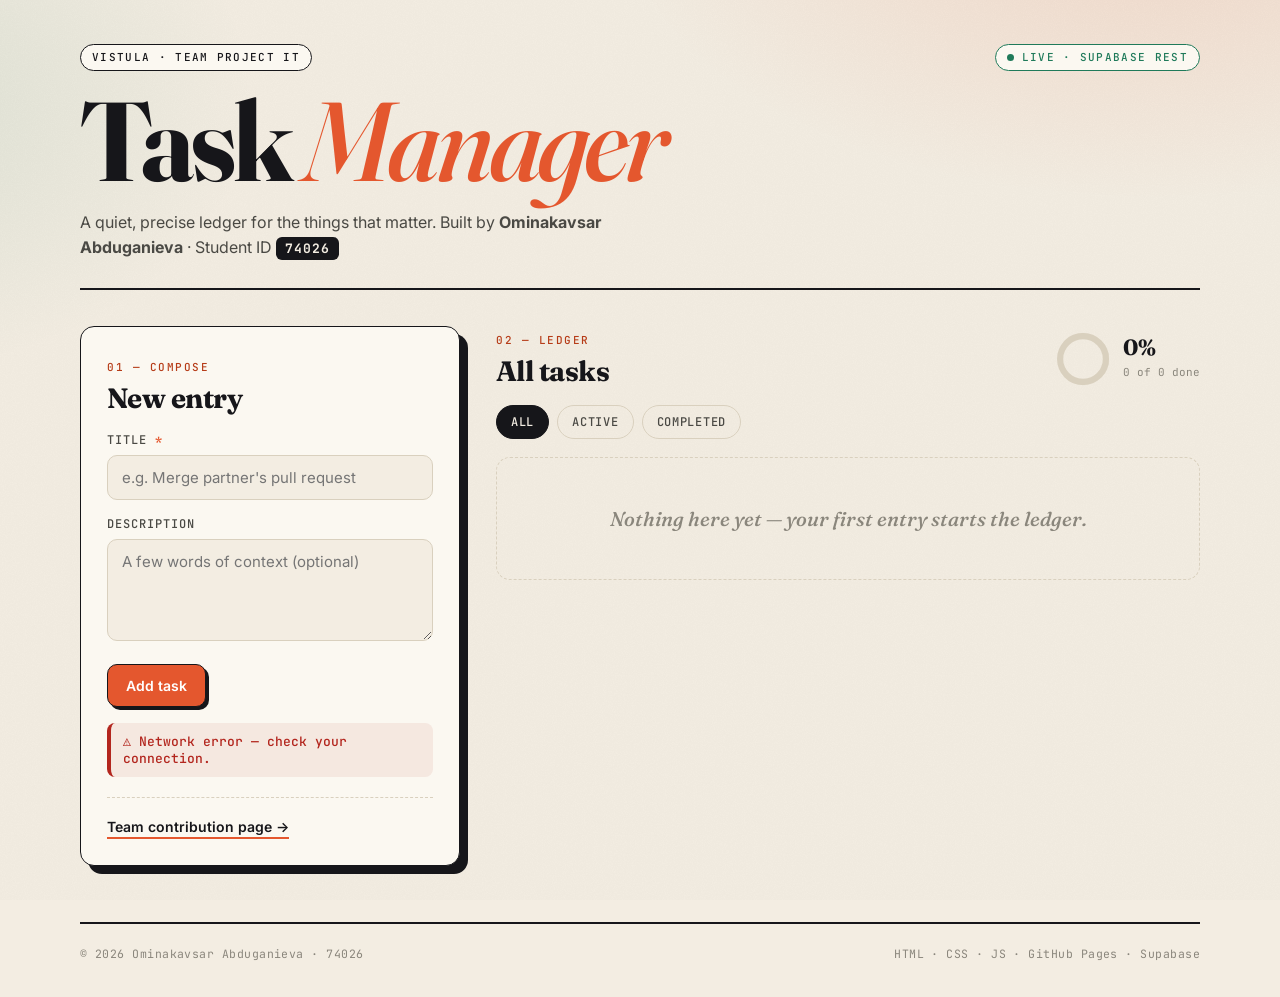
==== index.html @ 039daafd "Add files via upload" ====
<!DOCTYPE html>
<html lang="en">
<head>
  <meta charset="UTF-8">
  <meta name="viewport" content="width=device-width, initial-scale=1">
  <title>Task Manager · Ominakavsar Abduganieva</title>
  <meta name="description" content="Task Manager built with plain JavaScript and Supabase REST API — Vistula Team Project.">
  <link rel="preconnect" href="https://fonts.googleapis.com">
  <link rel="preconnect" href="https://fonts.gstatic.com" crossorigin>
  <link href="https://fonts.googleapis.com/css2?family=Fraunces:ital,opsz,wght@0,9..144,500;0,9..144,700;1,9..144,500&family=JetBrains+Mono:wght@400;500;700&family=Inter:wght@400;500;600&display=swap" rel="stylesheet">
  <link rel="stylesheet" href="style.css">
</head>
<body>
  <div class="grain" aria-hidden="true"></div>

  <header class="masthead">
    <div class="masthead__top">
      <span class="tag">Vistula · Team Project IT</span>
      <span class="tag tag--live"><i class="dot"></i> Live · Supabase REST</span>
    </div>
    <h1>Task <em>Manager</em></h1>
    <p class="masthead__sub">
      A quiet, precise ledger for the things that matter.
      Built by <strong>Ominakavsar Abduganieva</strong> ·
      Student ID <span id="student-id" class="mono-chip">74026</span>
    </p>
  </header>

  <main class="layout">
    <!-- Composer -->
    <section class="composer" aria-labelledby="composer-title">
      <div class="composer__head">
        <span class="eyebrow">01 — Compose</span>
        <h2 id="composer-title">New entry</h2>
      </div>

      <form id="task-form" autocomplete="off">
        <label class="field">
          <span>Title <b>*</b></span>
          <input type="text" id="task-title" placeholder="e.g. Merge partner's pull request" required maxlength="120">
        </label>
        <label class="field">
          <span>Description</span>
          <textarea id="task-description" rows="4" placeholder="A few words of context (optional)"></textarea>
        </label>
        <div class="actions">
          <button type="submit" id="task-submit" class="btn btn--primary">Add task</button>
          <button type="button" id="task-cancel" class="btn btn--ghost" hidden>Cancel edit</button>
        </div>
      </form>

      <div id="status-message" class="status" role="status" aria-live="polite"></div>

      <div class="composer__foot">
        <a id="contribution-link" href="contribution.html" class="link-arrow">Team contribution page <span>→</span></a>
      </div>
    </section>

    <!-- Ledger -->
    <section class="ledger" aria-labelledby="ledger-title">
      <div class="ledger__head">
        <div>
          <span class="eyebrow">02 — Ledger</span>
          <h2 id="ledger-title">All tasks</h2>
        </div>

        <div class="progress" aria-label="Completion progress">
          <svg viewBox="0 0 44 44" width="56" height="56" aria-hidden="true">
            <circle class="progress__bg" cx="22" cy="22" r="18"/>
            <circle id="progress-ring" class="progress__fg" cx="22" cy="22" r="18"/>
          </svg>
          <div>
            <strong id="progress-pct">0%</strong>
            <small id="progress-count">0 of 0 done</small>
          </div>
        </div>
      </div>

      <div class="filters" role="tablist" aria-label="Filter tasks">
        <button class="chip is-active" data-filter="all" role="tab">All</button>
        <button class="chip" data-filter="active" role="tab">Active</button>
        <button class="chip" data-filter="done" role="tab">Completed</button>
      </div>

      <div id="task-list" aria-live="polite"></div>
      <p id="empty-state" class="empty" hidden>Nothing here yet — your first entry starts the ledger.</p>
    </section>
  </main>

  <footer class="footer">
    <span class="mono">© 2026 Ominakavsar Abduganieva · 74026</span>
    <span class="mono">HTML · CSS · JS · GitHub Pages · Supabase</span>
  </footer>

  <script src="app.js"></script>
</body>
</html>
---- style.css ----
:root {
  --paper: #f3ede2;
  --paper-2: #ebe3d4;
  --card: #fbf8f1;
  --ink: #16161a;
  --ink-2: #4a4944;
  --ink-3: #8a867c;
  --line: #d9d0be;
  --accent: #e4572e;
  --accent-ink: #b63c18;
  --ok: #1f7a5a;
  --err: #b3261e;
  --radius: 14px;
  --serif: "Fraunces", Georgia, serif;
  --sans: "Inter", system-ui, sans-serif;
  --mono: "JetBrains Mono", ui-monospace, monospace;
}

* { box-sizing: border-box; margin: 0; }
html { -webkit-text-size-adjust: 100%; }
body {
  font-family: var(--sans);
  color: var(--ink);
  background:
    radial-gradient(900px 500px at 90% -10%, rgba(228,87,46,.14), transparent 60%),
    radial-gradient(700px 500px at -10% 10%, rgba(31,122,90,.10), transparent 55%),
    var(--paper);
  min-height: 100vh;
  line-height: 1.55;
  padding: 0 clamp(16px, 4vw, 48px);
}
.grain {
  position: fixed; inset: 0; pointer-events: none; opacity: .35; z-index: 0;
  background-image: url("data:image/svg+xml;utf8,<svg xmlns='http://www.w3.org/2000/svg' width='160' height='160'><filter id='n'><feTurbulence type='fractalNoise' baseFrequency='.9' numOctaves='2'/><feColorMatrix values='0 0 0 0 .1  0 0 0 0 .1  0 0 0 0 .1  0 0 0 .08 0'/></filter><rect width='100%' height='100%' filter='url(%23n)'/></svg>");
}
.masthead, .layout, .footer { position: relative; z-index: 1; max-width: 1120px; margin-inline: auto; }

/* Masthead */
.masthead { padding: 44px 0 28px; border-bottom: 2px solid var(--ink); }
.masthead__top { display: flex; justify-content: space-between; flex-wrap: wrap; gap: 10px; margin-bottom: 18px; }
.tag {
  font: 500 11px/1 var(--mono); letter-spacing: .12em; text-transform: uppercase;
  padding: 7px 11px; border: 1px solid var(--ink); border-radius: 999px; background: var(--card);
}
.tag--live { border-color: var(--ok); color: var(--ok); display: inline-flex; align-items: center; gap: 8px; }
.dot { width: 7px; height: 7px; border-radius: 50%; background: var(--ok); animation: pulse 1.8s infinite; }
@keyframes pulse { 0%{box-shadow:0 0 0 0 rgba(31,122,90,.5)} 100%{box-shadow:0 0 0 9px rgba(31,122,90,0)} }
h1 {
  font: 700 clamp(48px, 9vw, 112px)/.92 var(--serif);
  letter-spacing: -.035em;
}
h1 em { font-style: italic; font-weight: 500; color: var(--accent); }
.masthead__sub { margin-top: 18px; color: var(--ink-2); max-width: 62ch; }
.mono-chip {
  font: 700 13px var(--mono); background: var(--ink); color: var(--paper);
  padding: 3px 9px; border-radius: 6px; letter-spacing: .08em;
}

/* Layout */
.layout { display: grid; grid-template-columns: 380px 1fr; gap: 36px; padding: 36px 0 56px; align-items: start; }
@media (max-width: 880px) { .layout { grid-template-columns: 1fr; } }

.eyebrow { font: 500 11px var(--mono); letter-spacing: .14em; text-transform: uppercase; color: var(--accent-ink); }
h2 { font: 700 28px/1.1 var(--serif); letter-spacing: -.02em; margin-top: 6px; }

/* Composer */
.composer {
  background: var(--card); border: 1.5px solid var(--ink); border-radius: var(--radius);
  padding: 26px; box-shadow: 8px 8px 0 var(--ink); position: sticky; top: 20px;
}
@media (max-width: 880px) { .composer { position: static; } }
.composer__head { margin-bottom: 18px; }
.field { display: block; margin-bottom: 16px; }
.field span { display: block; font: 500 12px var(--mono); text-transform: uppercase; letter-spacing: .08em; margin-bottom: 7px; color: var(--ink-2); }
.field b { color: var(--accent); }
input[type="text"], textarea {
  width: 100%; font: 400 15px var(--sans); color: var(--ink);
  background: var(--paper); border: 1.5px solid var(--line); border-radius: 10px;
  padding: 12px 14px; transition: border-color .15s, box-shadow .15s, background .15s; resize: vertical;
}
input:focus, textarea:focus { outline: none; border-color: var(--ink); background: #fff; box-shadow: 0 0 0 4px rgba(228,87,46,.18); }
.actions { display: flex; gap: 10px; flex-wrap: wrap; }

.btn {
  font: 600 14px var(--sans); cursor: pointer; border-radius: 10px; padding: 12px 18px;
  border: 1.5px solid var(--ink); transition: transform .12s, box-shadow .12s, background .12s;
}
.btn:active { transform: translate(2px, 2px); }
.btn--primary { background: var(--accent); color: #fff; box-shadow: 3px 3px 0 var(--ink); }
.btn--primary:hover { background: var(--accent-ink); }
.btn--primary:active { box-shadow: 1px 1px 0 var(--ink); }
.btn--primary:disabled { opacity: .6; cursor: progress; }
.btn--ghost { background: transparent; }
.btn--ghost:hover { background: var(--paper-2); }

.status {
  margin-top: 16px; font: 500 13px var(--mono); min-height: 20px; padding: 0; border-radius: 8px;
  transition: all .2s;
}
.status:not(:empty) { padding: 10px 12px; background: var(--paper-2); border-left: 4px solid var(--ink-3); }
.status.is-ok { border-color: var(--ok); color: var(--ok); background: rgba(31,122,90,.1); }
.status.is-error { border-color: var(--err); color: var(--err); background: rgba(179,38,30,.08); }

.composer__foot { margin-top: 20px; padding-top: 16px; border-top: 1px dashed var(--line); }
.link-arrow { font: 600 14px var(--sans); color: var(--ink); text-decoration: none; border-bottom: 2px solid var(--accent); padding-bottom: 2px; }
.link-arrow span { display: inline-block; transition: transform .15s; }
.link-arrow:hover span { transform: translateX(5px); }

/* Ledger */
.ledger__head { display: flex; justify-content: space-between; align-items: flex-end; gap: 16px; margin-bottom: 18px; }
.progress { display: flex; align-items: center; gap: 12px; }
.progress svg { transform: rotate(-90deg); }
.progress__bg, .progress__fg { fill: none; stroke-width: 5; }
.progress__bg { stroke: var(--line); }
.progress__fg { stroke: var(--accent); stroke-linecap: round; stroke-dasharray: 113.1; stroke-dashoffset: 113.1; transition: stroke-dashoffset .6s cubic-bezier(.2,.8,.2,1); }
.progress strong { display: block; font: 700 22px var(--serif); line-height: 1; }
.progress small { font: 400 11px var(--mono); color: var(--ink-3); }

.filters { display: flex; gap: 8px; margin-bottom: 18px; }
.chip {
  font: 500 12px var(--mono); letter-spacing: .06em; text-transform: uppercase; cursor: pointer;
  padding: 8px 14px; border-radius: 999px; background: transparent; color: var(--ink-2);
  border: 1.5px solid var(--line); transition: all .15s;
}
.chip:hover { border-color: var(--ink); color: var(--ink); }
.chip.is-active { background: var(--ink); color: var(--paper); border-color: var(--ink); }

#task-list { display: grid; gap: 14px; counter-reset: entry; }
.task-item {
  counter-increment: entry; position: relative;
  display: grid; grid-template-columns: auto 1fr; gap: 6px 18px;
  background: var(--card); border: 1.5px solid var(--line); border-radius: var(--radius);
  padding: 18px 20px; transition: transform .15s, border-color .15s, box-shadow .15s;
  animation: rise .35s both;
}
@keyframes rise { from { opacity: 0; transform: translateY(10px); } }
.task-item:hover { border-color: var(--ink); transform: translateY(-2px); box-shadow: 4px 4px 0 var(--ink); }
.task-item::before {
  content: counter(entry, decimal-leading-zero);
  grid-row: 1 / span 3; font: 700 30px/1 var(--serif); color: var(--line); font-style: italic;
}
.task-item.is-done { background: var(--paper-2); }
.task-item.is-done .task-title { text-decoration: line-through; text-decoration-color: var(--accent); text-decoration-thickness: 2px; color: var(--ink-3); }
.task-item.is-editing { border-color: var(--accent); box-shadow: 0 0 0 4px rgba(228,87,46,.18); }

.task-title { font: 700 19px/1.25 var(--serif); letter-spacing: -.01em; word-break: break-word; }
.task-description { color: var(--ink-2); font-size: 14.5px; white-space: pre-wrap; word-break: break-word; }
.task-description:empty::before { content: "No description"; color: var(--ink-3); font-style: italic; }
.task-status {
  justify-self: start; font: 500 10.5px var(--mono); letter-spacing: .12em; text-transform: uppercase;
  padding: 4px 9px; border-radius: 999px; border: 1px solid var(--ink-3); color: var(--ink-2);
}
.task-status.is-done { background: var(--ok); border-color: var(--ok); color: #fff; }
.task-actions { display: flex; flex-wrap: wrap; gap: 8px; margin-top: 8px; }
.task-actions button {
  font: 600 12.5px var(--sans); cursor: pointer; padding: 8px 13px; border-radius: 8px;
  background: transparent; border: 1.5px solid var(--ink); color: var(--ink); transition: all .12s;
}
.task-actions .toggle-task:hover { background: var(--ok); border-color: var(--ok); color: #fff; }
.task-actions .edit-task:hover { background: var(--ink); color: var(--paper); }
.task-actions .delete-task { border-color: var(--line); color: var(--err); }
.task-actions .delete-task:hover { background: var(--err); border-color: var(--err); color: #fff; }

.skeleton { height: 92px; border-radius: var(--radius); background: linear-gradient(90deg, var(--paper-2), var(--card), var(--paper-2)); background-size: 200% 100%; animation: shimmer 1.2s infinite; }
@keyframes shimmer { to { background-position: -200% 0; } }

.empty { text-align: center; padding: 48px 16px; font: italic 500 20px var(--serif); color: var(--ink-3); border: 1.5px dashed var(--line); border-radius: var(--radius); }

.footer { display: flex; justify-content: space-between; flex-wrap: wrap; gap: 8px; padding: 22px 0 36px; border-top: 2px solid var(--ink); }
.mono { font: 400 11.5px var(--mono); color: var(--ink-3); letter-spacing: .04em; }

button:focus-visible, a:focus-visible { outline: 3px solid var(--accent); outline-offset: 2px; }
@media (prefers-reduced-motion: reduce) { * { animation: none !important; transition: none !important; } }
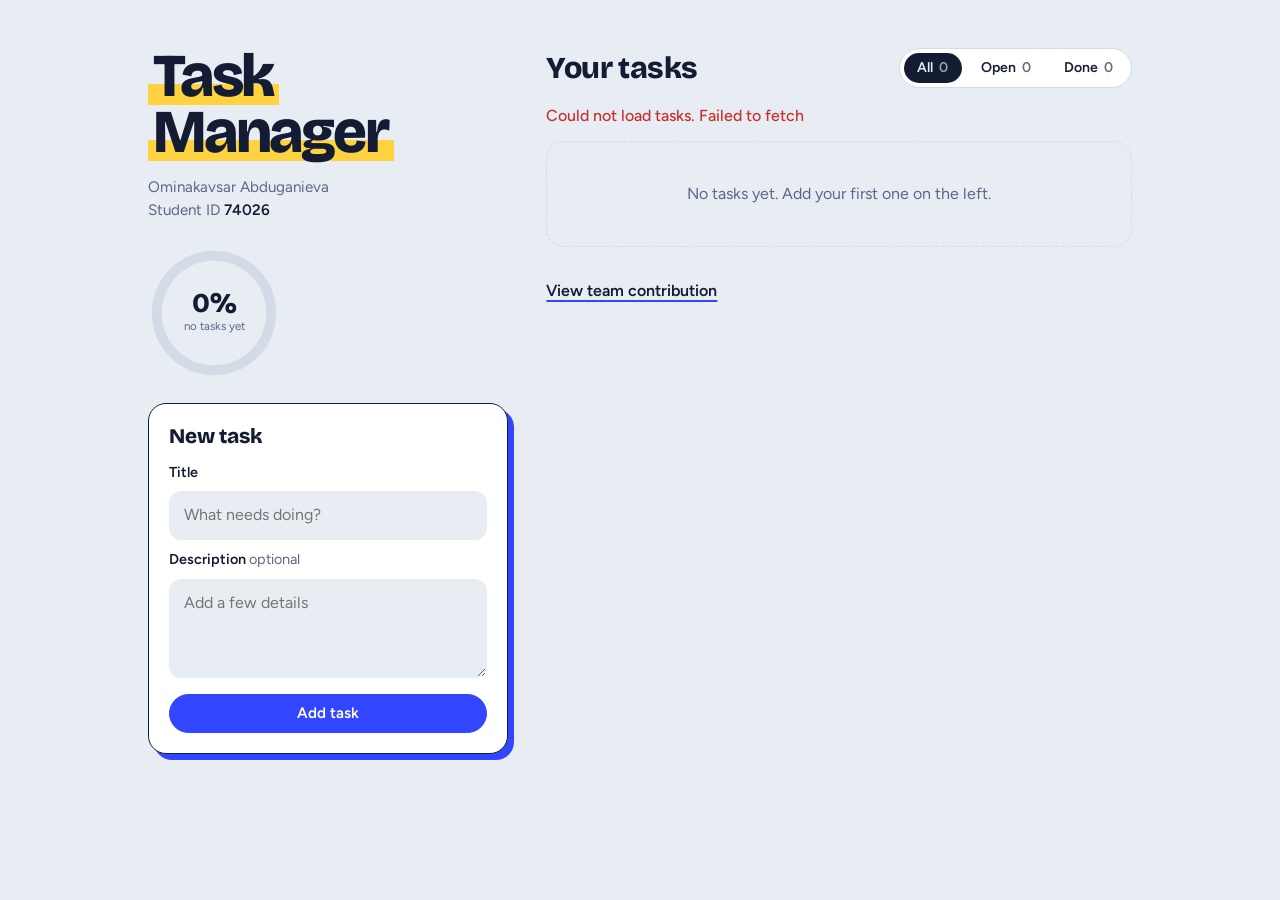
==== commit f5db0d20: "Add files via upload" ====
--- a/index.html
+++ b/index.html
@@ -3,95 +3,61 @@
 <head>
   <meta charset="UTF-8">
   <meta name="viewport" content="width=device-width, initial-scale=1">
-  <title>Task Manager · Ominakavsar Abduganieva</title>
-  <meta name="description" content="Task Manager built with plain JavaScript and Supabase REST API — Vistula Team Project.">
+  <title>Task Manager</title>
+  <meta name="description" content="Task Manager – Vistula Team Project">
+  <link rel="icon" href="data:image/svg+xml,%3Csvg xmlns='http://www.w3.org/2000/svg' viewBox='0 0 100 100'%3E%3Ctext y='.9em' font-size='90'%3E✔️%3C/text%3E%3C/svg%3E">
   <link rel="preconnect" href="https://fonts.googleapis.com">
   <link rel="preconnect" href="https://fonts.gstatic.com" crossorigin>
-  <link href="https://fonts.googleapis.com/css2?family=Fraunces:ital,opsz,wght@0,9..144,500;0,9..144,700;1,9..144,500&family=JetBrains+Mono:wght@400;500;700&family=Inter:wght@400;500;600&display=swap" rel="stylesheet">
+  <link href="https://fonts.googleapis.com/css2?family=Bricolage+Grotesque:opsz,wght@12..96,500;12..96,800&family=Figtree:wght@400;500;600&display=swap" rel="stylesheet">
   <link rel="stylesheet" href="style.css">
 </head>
 <body>
-  <div class="grain" aria-hidden="true"></div>
+  <main class="shell">
+    <aside class="panel">
+      <header class="masthead">
+        <h1>Task Manager</h1>
+        <p class="owner">Ominakavsar Abduganieva<br>Student ID <strong id="student-id">74026</strong></p>
+      </header>
 
-  <header class="masthead">
-    <div class="masthead__top">
-      <span class="tag">Vistula · Team Project IT</span>
-      <span class="tag tag--live"><i class="dot"></i> Live · Supabase REST</span>
-    </div>
-    <h1>Task <em>Manager</em></h1>
-    <p class="masthead__sub">
-      A quiet, precise ledger for the things that matter.
-      Built by <strong>Ominakavsar Abduganieva</strong> ·
-      Student ID <span id="student-id" class="mono-chip">74026</span>
-    </p>
-  </header>
-
-  <main class="layout">
-    <!-- Composer -->
-    <section class="composer" aria-labelledby="composer-title">
-      <div class="composer__head">
-        <span class="eyebrow">01 — Compose</span>
-        <h2 id="composer-title">New entry</h2>
+      <div class="dial" aria-label="Progress">
+        <svg viewBox="0 0 120 120" role="img" aria-label="Completion progress">
+          <circle class="dial-track" cx="60" cy="60" r="52"/>
+          <circle class="dial-fill" id="dial-fill" cx="60" cy="60" r="52"/>
+        </svg>
+        <div class="dial-text"><b id="dial-pct">0%</b><span id="dial-sub">no tasks yet</span></div>
       </div>
 
       <form id="task-form" autocomplete="off">
-        <label class="field">
-          <span>Title <b>*</b></span>
-          <input type="text" id="task-title" placeholder="e.g. Merge partner's pull request" required maxlength="120">
-        </label>
-        <label class="field">
-          <span>Description</span>
-          <textarea id="task-description" rows="4" placeholder="A few words of context (optional)"></textarea>
-        </label>
-        <div class="actions">
-          <button type="submit" id="task-submit" class="btn btn--primary">Add task</button>
-          <button type="button" id="task-cancel" class="btn btn--ghost" hidden>Cancel edit</button>
+        <h2 id="form-title">New task</h2>
+        <label for="task-title">Title</label>
+        <input id="task-title" type="text" maxlength="120" required placeholder="What needs doing?">
+        <label for="task-description">Description <span class="opt">optional</span></label>
+        <textarea id="task-description" rows="3" maxlength="500" placeholder="Add a few details"></textarea>
+        <div class="row">
+          <button id="task-submit" type="submit">Add task</button>
+          <button id="task-cancel" type="button" hidden>Cancel</button>
         </div>
       </form>
+    </aside>
 
-      <div id="status-message" class="status" role="status" aria-live="polite"></div>
-
-      <div class="composer__foot">
-        <a id="contribution-link" href="contribution.html" class="link-arrow">Team contribution page <span>→</span></a>
-      </div>
-    </section>
-
-    <!-- Ledger -->
-    <section class="ledger" aria-labelledby="ledger-title">
-      <div class="ledger__head">
-        <div>
-          <span class="eyebrow">02 — Ledger</span>
-          <h2 id="ledger-title">All tasks</h2>
-        </div>
-
-        <div class="progress" aria-label="Completion progress">
-          <svg viewBox="0 0 44 44" width="56" height="56" aria-hidden="true">
-            <circle class="progress__bg" cx="22" cy="22" r="18"/>
-            <circle id="progress-ring" class="progress__fg" cx="22" cy="22" r="18"/>
-          </svg>
-          <div>
-            <strong id="progress-pct">0%</strong>
-            <small id="progress-count">0 of 0 done</small>
-          </div>
+    <section class="board" aria-labelledby="board-title">
+      <div class="board-head">
+        <h2 id="board-title">Your tasks</h2>
+        <div class="tabs" role="group" aria-label="Filter tasks">
+          <button type="button" data-filter="all" aria-pressed="true">All <i id="n-all">0</i></button>
+          <button type="button" data-filter="active" aria-pressed="false">Open <i id="n-active">0</i></button>
+          <button type="button" data-filter="done" aria-pressed="false">Done <i id="n-done">0</i></button>
         </div>
       </div>
 
-      <div class="filters" role="tablist" aria-label="Filter tasks">
-        <button class="chip is-active" data-filter="all" role="tab">All</button>
-        <button class="chip" data-filter="active" role="tab">Active</button>
-        <button class="chip" data-filter="done" role="tab">Completed</button>
-      </div>
+      <p id="status-message" role="status" aria-live="polite"></p>
+      <ul id="task-list"></ul>
 
-      <div id="task-list" aria-live="polite"></div>
-      <p id="empty-state" class="empty" hidden>Nothing here yet — your first entry starts the ledger.</p>
+      <footer class="foot">
+        <a id="contribution-link" href="contribution.html">View team contribution</a>
+      </footer>
     </section>
   </main>
-
-  <footer class="footer">
-    <span class="mono">© 2026 Ominakavsar Abduganieva · 74026</span>
-    <span class="mono">HTML · CSS · JS · GitHub Pages · Supabase</span>
-  </footer>
-
   <script src="app.js"></script>
 </body>
 </html>
--- a/style.css
+++ b/style.css
@@ -1,173 +1,87 @@
-:root {
-  --paper: #f3ede2;
-  --paper-2: #ebe3d4;
-  --card: #fbf8f1;
-  --ink: #16161a;
-  --ink-2: #4a4944;
-  --ink-3: #8a867c;
-  --line: #d9d0be;
-  --accent: #e4572e;
-  --accent-ink: #b63c18;
-  --ok: #1f7a5a;
-  --err: #b3261e;
-  --radius: 14px;
-  --serif: "Fraunces", Georgia, serif;
-  --sans: "Inter", system-ui, sans-serif;
-  --mono: "JetBrains Mono", ui-monospace, monospace;
+:root{
+  --bg:#e8edf3; --surface:#fff; --ink:#141c33; --muted:#5d6784; --line:#d3dbe7;
+  --blue:#3346ff; --blue-ink:#fff; --mint:#12a37a; --mark:#ffd23f; --danger:#c8302f;
+  --r:18px; --display:"Bricolage Grotesque",system-ui,sans-serif; --body:"Figtree",system-ui,sans-serif;
 }
+@media (prefers-color-scheme:dark){
+  :root{--bg:#0e1424; --surface:#172038; --ink:#eef1fb; --muted:#9aa5c6; --line:#27324f;
+    --blue:#7d8bff; --blue-ink:#0e1424; --mint:#37d3a3; --danger:#ff7b78}
+}
+*{box-sizing:border-box}
+html{scroll-padding-top:1rem}
+body{margin:0;background:var(--bg);color:var(--ink);font:400 1rem/1.55 var(--body);-webkit-font-smoothing:antialiased;
+  padding:env(safe-area-inset-top) 0 env(safe-area-inset-bottom)}
+.shell{max-width:1080px;margin:0 auto;padding:clamp(1rem,4vw,3rem);display:grid;gap:clamp(1.25rem,3vw,2.5rem);
+  grid-template-columns:minmax(280px,360px) 1fr;align-items:start}
+.panel{position:sticky;top:1.5rem;display:grid;gap:1.5rem}
+h1{font:800 clamp(2.6rem,6vw,3.8rem)/.92 var(--display);letter-spacing:-.035em;margin:0 0 .9rem;
+  background:linear-gradient(transparent 62%,var(--mark) 62% 90%,transparent 90%);display:inline;
+  -webkit-box-decoration-break:clone;box-decoration-break:clone;padding:0 .08em;color:#141c33}
+@media (prefers-color-scheme:dark){h1{color:#141c33;background:var(--mark);padding:.04em .2em;border-radius:6px;line-height:1.15}}
+.masthead{display:block}
+.owner{margin:1rem 0 0;color:var(--muted);font-size:.95rem}
+.owner strong{color:var(--ink);font-weight:600}
 
-* { box-sizing: border-box; margin: 0; }
-html { -webkit-text-size-adjust: 100%; }
-body {
-  font-family: var(--sans);
-  color: var(--ink);
-  background:
-    radial-gradient(900px 500px at 90% -10%, rgba(228,87,46,.14), transparent 60%),
-    radial-gradient(700px 500px at -10% 10%, rgba(31,122,90,.10), transparent 55%),
-    var(--paper);
-  min-height: 100vh;
-  line-height: 1.55;
-  padding: 0 clamp(16px, 4vw, 48px);
-}
-.grain {
-  position: fixed; inset: 0; pointer-events: none; opacity: .35; z-index: 0;
-  background-image: url("data:image/svg+xml;utf8,<svg xmlns='http://www.w3.org/2000/svg' width='160' height='160'><filter id='n'><feTurbulence type='fractalNoise' baseFrequency='.9' numOctaves='2'/><feColorMatrix values='0 0 0 0 .1  0 0 0 0 .1  0 0 0 0 .1  0 0 0 .08 0'/></filter><rect width='100%' height='100%' filter='url(%23n)'/></svg>");
-}
-.masthead, .layout, .footer { position: relative; z-index: 1; max-width: 1120px; margin-inline: auto; }
+.dial{position:relative;width:132px;height:132px}
+.dial svg{width:100%;height:100%;transform:rotate(-90deg)}
+.dial circle{fill:none;stroke-width:9}
+.dial-track{stroke:var(--line)}
+.dial-fill{stroke:var(--mint);stroke-linecap:round;stroke-dasharray:326.73;stroke-dashoffset:326.73;transition:stroke-dashoffset .7s cubic-bezier(.3,.9,.3,1)}
+.dial-text{position:absolute;inset:0;display:grid;place-content:center;text-align:center}
+.dial-text b{font:800 1.7rem/1 var(--display)}
+.dial-text span{font-size:.72rem;color:var(--muted);max-width:80px}
 
-/* Masthead */
-.masthead { padding: 44px 0 28px; border-bottom: 2px solid var(--ink); }
-.masthead__top { display: flex; justify-content: space-between; flex-wrap: wrap; gap: 10px; margin-bottom: 18px; }
-.tag {
-  font: 500 11px/1 var(--mono); letter-spacing: .12em; text-transform: uppercase;
-  padding: 7px 11px; border: 1px solid var(--ink); border-radius: 999px; background: var(--card);
-}
-.tag--live { border-color: var(--ok); color: var(--ok); display: inline-flex; align-items: center; gap: 8px; }
-.dot { width: 7px; height: 7px; border-radius: 50%; background: var(--ok); animation: pulse 1.8s infinite; }
-@keyframes pulse { 0%{box-shadow:0 0 0 0 rgba(31,122,90,.5)} 100%{box-shadow:0 0 0 9px rgba(31,122,90,0)} }
-h1 {
-  font: 700 clamp(48px, 9vw, 112px)/.92 var(--serif);
-  letter-spacing: -.035em;
-}
-h1 em { font-style: italic; font-weight: 500; color: var(--accent); }
-.masthead__sub { margin-top: 18px; color: var(--ink-2); max-width: 62ch; }
-.mono-chip {
-  font: 700 13px var(--mono); background: var(--ink); color: var(--paper);
-  padding: 3px 9px; border-radius: 6px; letter-spacing: .08em;
-}
+form{background:var(--surface);border:1.5px solid var(--ink);border-radius:var(--r);padding:1.25rem;box-shadow:6px 6px 0 var(--blue);display:grid;gap:.5rem}
+form h2{font:800 1.3rem var(--display);margin:0 0 .25rem;letter-spacing:-.01em}
+label{font-weight:600;font-size:.9rem}
+.opt{font-weight:400;color:var(--muted)}
+input,textarea{width:100%;font:inherit;color:var(--ink);background:var(--bg);border:1.5px solid transparent;border-radius:12px;padding:.7rem .85rem;resize:vertical}
+input:focus,textarea:focus{outline:none;border-color:var(--blue);background:var(--surface)}
+.row{display:flex;gap:.6rem;margin-top:.5rem}
+button{font:600 .95rem var(--body);cursor:pointer;border-radius:999px;border:1.5px solid var(--ink);padding:.6rem 1.1rem;background:transparent;color:var(--ink);transition:transform .12s,background .15s}
+button:hover:not(:disabled){transform:translateY(-1px)}
+button:active:not(:disabled){transform:translateY(1px)}
+button:disabled{opacity:.5;cursor:progress}
+button:focus-visible,a:focus-visible{outline:3px solid var(--blue);outline-offset:2px}
+#task-submit{background:var(--blue);border-color:var(--blue);color:var(--blue-ink);flex:1}
 
-/* Layout */
-.layout { display: grid; grid-template-columns: 380px 1fr; gap: 36px; padding: 36px 0 56px; align-items: start; }
-@media (max-width: 880px) { .layout { grid-template-columns: 1fr; } }
+.board-head{display:flex;flex-wrap:wrap;gap:1rem;justify-content:space-between;align-items:center;margin-bottom:1rem}
+.board-head h2{font:800 1.9rem var(--display);letter-spacing:-.02em;margin:0}
+.tabs{display:flex;gap:.35rem;background:var(--surface);padding:.25rem;border-radius:999px;border:1px solid var(--line)}
+.tabs button{border:0;padding:.4rem .85rem;font-size:.88rem}
+.tabs button[aria-pressed=true]{background:var(--ink);color:var(--bg)}
+.tabs i{font-style:normal;opacity:.65;margin-left:.2rem}
 
-.eyebrow { font: 500 11px var(--mono); letter-spacing: .14em; text-transform: uppercase; color: var(--accent-ink); }
-h2 { font: 700 28px/1.1 var(--serif); letter-spacing: -.02em; margin-top: 6px; }
+#status-message{min-height:1.5rem;margin:0 0 .75rem;font-weight:500;color:var(--muted)}
+#status-message.error{color:var(--danger)}
+#status-message.ok{color:var(--mint)}
 
-/* Composer */
-.composer {
-  background: var(--card); border: 1.5px solid var(--ink); border-radius: var(--radius);
-  padding: 26px; box-shadow: 8px 8px 0 var(--ink); position: sticky; top: 20px;
-}
-@media (max-width: 880px) { .composer { position: static; } }
-.composer__head { margin-bottom: 18px; }
-.field { display: block; margin-bottom: 16px; }
-.field span { display: block; font: 500 12px var(--mono); text-transform: uppercase; letter-spacing: .08em; margin-bottom: 7px; color: var(--ink-2); }
-.field b { color: var(--accent); }
-input[type="text"], textarea {
-  width: 100%; font: 400 15px var(--sans); color: var(--ink);
-  background: var(--paper); border: 1.5px solid var(--line); border-radius: 10px;
-  padding: 12px 14px; transition: border-color .15s, box-shadow .15s, background .15s; resize: vertical;
-}
-input:focus, textarea:focus { outline: none; border-color: var(--ink); background: #fff; box-shadow: 0 0 0 4px rgba(228,87,46,.18); }
-.actions { display: flex; gap: 10px; flex-wrap: wrap; }
-
-.btn {
-  font: 600 14px var(--sans); cursor: pointer; border-radius: 10px; padding: 12px 18px;
-  border: 1.5px solid var(--ink); transition: transform .12s, box-shadow .12s, background .12s;
-}
-.btn:active { transform: translate(2px, 2px); }
-.btn--primary { background: var(--accent); color: #fff; box-shadow: 3px 3px 0 var(--ink); }
-.btn--primary:hover { background: var(--accent-ink); }
-.btn--primary:active { box-shadow: 1px 1px 0 var(--ink); }
-.btn--primary:disabled { opacity: .6; cursor: progress; }
-.btn--ghost { background: transparent; }
-.btn--ghost:hover { background: var(--paper-2); }
-
-.status {
-  margin-top: 16px; font: 500 13px var(--mono); min-height: 20px; padding: 0; border-radius: 8px;
-  transition: all .2s;
-}
-.status:not(:empty) { padding: 10px 12px; background: var(--paper-2); border-left: 4px solid var(--ink-3); }
-.status.is-ok { border-color: var(--ok); color: var(--ok); background: rgba(31,122,90,.1); }
-.status.is-error { border-color: var(--err); color: var(--err); background: rgba(179,38,30,.08); }
-
-.composer__foot { margin-top: 20px; padding-top: 16px; border-top: 1px dashed var(--line); }
-.link-arrow { font: 600 14px var(--sans); color: var(--ink); text-decoration: none; border-bottom: 2px solid var(--accent); padding-bottom: 2px; }
-.link-arrow span { display: inline-block; transition: transform .15s; }
-.link-arrow:hover span { transform: translateX(5px); }
-
-/* Ledger */
-.ledger__head { display: flex; justify-content: space-between; align-items: flex-end; gap: 16px; margin-bottom: 18px; }
-.progress { display: flex; align-items: center; gap: 12px; }
-.progress svg { transform: rotate(-90deg); }
-.progress__bg, .progress__fg { fill: none; stroke-width: 5; }
-.progress__bg { stroke: var(--line); }
-.progress__fg { stroke: var(--accent); stroke-linecap: round; stroke-dasharray: 113.1; stroke-dashoffset: 113.1; transition: stroke-dashoffset .6s cubic-bezier(.2,.8,.2,1); }
-.progress strong { display: block; font: 700 22px var(--serif); line-height: 1; }
-.progress small { font: 400 11px var(--mono); color: var(--ink-3); }
-
-.filters { display: flex; gap: 8px; margin-bottom: 18px; }
-.chip {
-  font: 500 12px var(--mono); letter-spacing: .06em; text-transform: uppercase; cursor: pointer;
-  padding: 8px 14px; border-radius: 999px; background: transparent; color: var(--ink-2);
-  border: 1.5px solid var(--line); transition: all .15s;
-}
-.chip:hover { border-color: var(--ink); color: var(--ink); }
-.chip.is-active { background: var(--ink); color: var(--paper); border-color: var(--ink); }
-
-#task-list { display: grid; gap: 14px; counter-reset: entry; }
-.task-item {
-  counter-increment: entry; position: relative;
-  display: grid; grid-template-columns: auto 1fr; gap: 6px 18px;
-  background: var(--card); border: 1.5px solid var(--line); border-radius: var(--radius);
-  padding: 18px 20px; transition: transform .15s, border-color .15s, box-shadow .15s;
-  animation: rise .35s both;
-}
-@keyframes rise { from { opacity: 0; transform: translateY(10px); } }
-.task-item:hover { border-color: var(--ink); transform: translateY(-2px); box-shadow: 4px 4px 0 var(--ink); }
-.task-item::before {
-  content: counter(entry, decimal-leading-zero);
-  grid-row: 1 / span 3; font: 700 30px/1 var(--serif); color: var(--line); font-style: italic;
-}
-.task-item.is-done { background: var(--paper-2); }
-.task-item.is-done .task-title { text-decoration: line-through; text-decoration-color: var(--accent); text-decoration-thickness: 2px; color: var(--ink-3); }
-.task-item.is-editing { border-color: var(--accent); box-shadow: 0 0 0 4px rgba(228,87,46,.18); }
-
-.task-title { font: 700 19px/1.25 var(--serif); letter-spacing: -.01em; word-break: break-word; }
-.task-description { color: var(--ink-2); font-size: 14.5px; white-space: pre-wrap; word-break: break-word; }
-.task-description:empty::before { content: "No description"; color: var(--ink-3); font-style: italic; }
-.task-status {
-  justify-self: start; font: 500 10.5px var(--mono); letter-spacing: .12em; text-transform: uppercase;
-  padding: 4px 9px; border-radius: 999px; border: 1px solid var(--ink-3); color: var(--ink-2);
-}
-.task-status.is-done { background: var(--ok); border-color: var(--ok); color: #fff; }
-.task-actions { display: flex; flex-wrap: wrap; gap: 8px; margin-top: 8px; }
-.task-actions button {
-  font: 600 12.5px var(--sans); cursor: pointer; padding: 8px 13px; border-radius: 8px;
-  background: transparent; border: 1.5px solid var(--ink); color: var(--ink); transition: all .12s;
-}
-.task-actions .toggle-task:hover { background: var(--ok); border-color: var(--ok); color: #fff; }
-.task-actions .edit-task:hover { background: var(--ink); color: var(--paper); }
-.task-actions .delete-task { border-color: var(--line); color: var(--err); }
-.task-actions .delete-task:hover { background: var(--err); border-color: var(--err); color: #fff; }
-
-.skeleton { height: 92px; border-radius: var(--radius); background: linear-gradient(90deg, var(--paper-2), var(--card), var(--paper-2)); background-size: 200% 100%; animation: shimmer 1.2s infinite; }
-@keyframes shimmer { to { background-position: -200% 0; } }
-
-.empty { text-align: center; padding: 48px 16px; font: italic 500 20px var(--serif); color: var(--ink-3); border: 1.5px dashed var(--line); border-radius: var(--radius); }
-
-.footer { display: flex; justify-content: space-between; flex-wrap: wrap; gap: 8px; padding: 22px 0 36px; border-top: 2px solid var(--ink); }
-.mono { font: 400 11.5px var(--mono); color: var(--ink-3); letter-spacing: .04em; }
-
-button:focus-visible, a:focus-visible { outline: 3px solid var(--accent); outline-offset: 2px; }
-@media (prefers-reduced-motion: reduce) { * { animation: none !important; transition: none !important; } }
+#task-list{list-style:none;margin:0;padding:0;display:grid;gap:.85rem}
+.task-item{position:relative;display:grid;grid-template-columns:auto 1fr auto;gap:.5rem 1rem;align-items:center;
+  background:var(--surface);border:1px solid var(--line);border-radius:var(--r);padding:1rem 1.1rem 1rem 1.4rem;
+  animation:drop .35s cubic-bezier(.3,.9,.3,1) both}
+.task-item::before,.task-item::after{content:"";position:absolute;left:-9px;width:18px;height:18px;border-radius:50%;background:var(--bg);border:1px solid var(--line);clip-path:inset(0 0 0 50%)}
+.task-item::before{top:-9px;display:none}
+.task-item::after{top:50%;margin-top:-9px}
+.task-item.is-done{background:transparent;border-style:dashed}
+.task-item.is-done .task-title{text-decoration:line-through;color:var(--muted)}
+.task-item.is-editing{border-color:var(--blue);box-shadow:0 0 0 2px var(--blue)}
+.toggle-task{display:inline-flex;align-items:center;gap:.5rem;border:0;padding:.2rem;font-size:.82rem;color:var(--muted);flex-direction:column;border-radius:12px}
+.toggle-task .box{width:34px;height:34px;border-radius:50%;border:2px solid var(--ink);display:grid;place-items:center;transition:.2s;font-size:1.1rem;line-height:1;color:transparent}
+.is-done .toggle-task .box{background:var(--mint);border-color:var(--mint);color:#fff}
+.task-body{min-width:0}
+.task-title{font:800 1.15rem/1.25 var(--display);margin:0;overflow-wrap:anywhere;letter-spacing:-.01em}
+.task-description{margin:.2rem 0 .4rem;color:var(--muted);overflow-wrap:anywhere;white-space:pre-wrap}
+.task-description:empty{display:none}
+.task-status{display:inline-block;font-size:.78rem;font-weight:600;padding:.12rem .6rem;border-radius:999px;background:var(--bg);color:var(--muted)}
+.is-done .task-status{background:color-mix(in srgb,var(--mint) 18%,transparent);color:var(--mint)}
+.actions{display:flex;flex-direction:column;gap:.4rem}
+.actions button{padding:.35rem .9rem;font-size:.85rem}
+.delete-task{border-color:var(--danger);color:var(--danger)}
+.empty{padding:2.5rem 1rem;text-align:center;color:var(--muted);border:1.5px dashed var(--line);border-radius:var(--r)}
+.foot{margin-top:2rem}
+.foot a{color:var(--ink);font-weight:600;text-underline-offset:4px;text-decoration-thickness:2px;text-decoration-color:var(--blue)}
+@keyframes drop{from{opacity:0;transform:translateY(-6px)}}
+@media (max-width:820px){.shell{grid-template-columns:1fr}.panel{position:static}}
+@media (max-width:520px){.task-item{grid-template-columns:auto 1fr}.actions{grid-column:1/-1;flex-direction:row}}
+@media (prefers-reduced-motion:reduce){*{animation:none!important;transition:none!important}}
